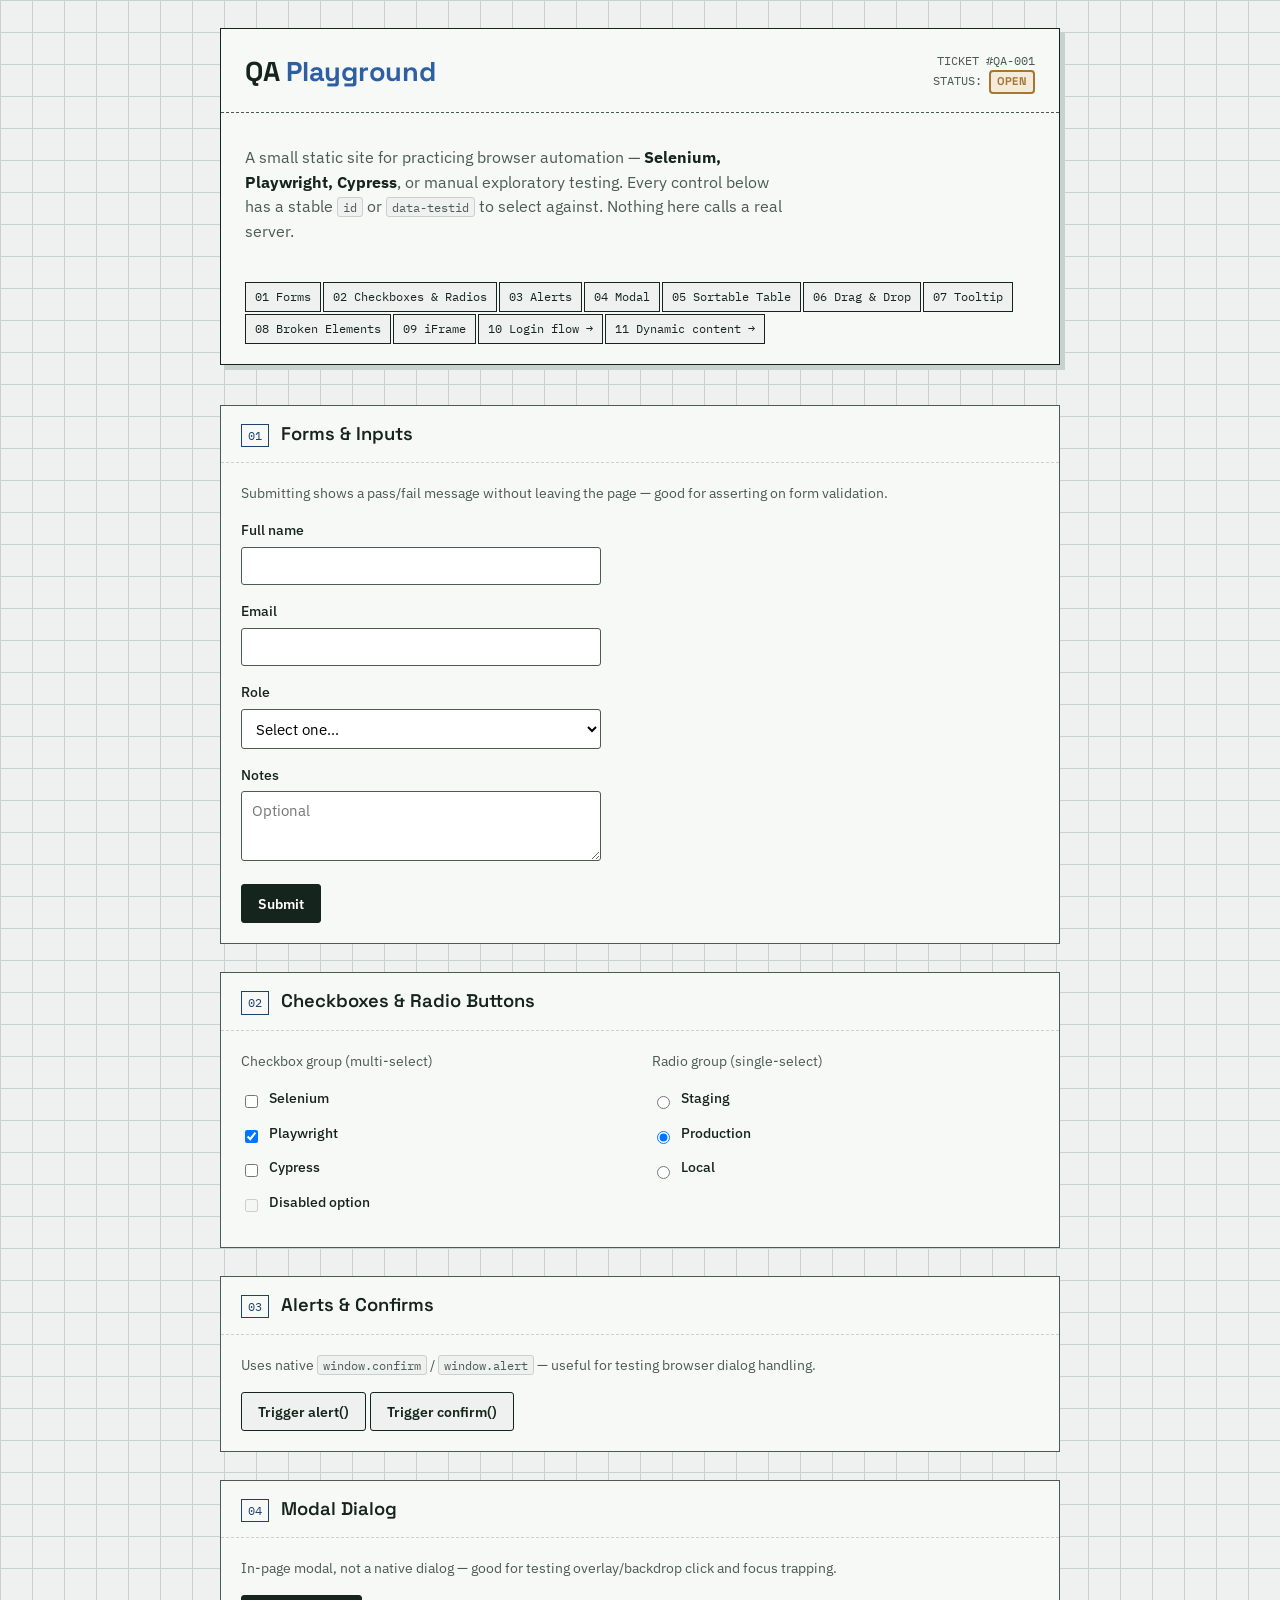
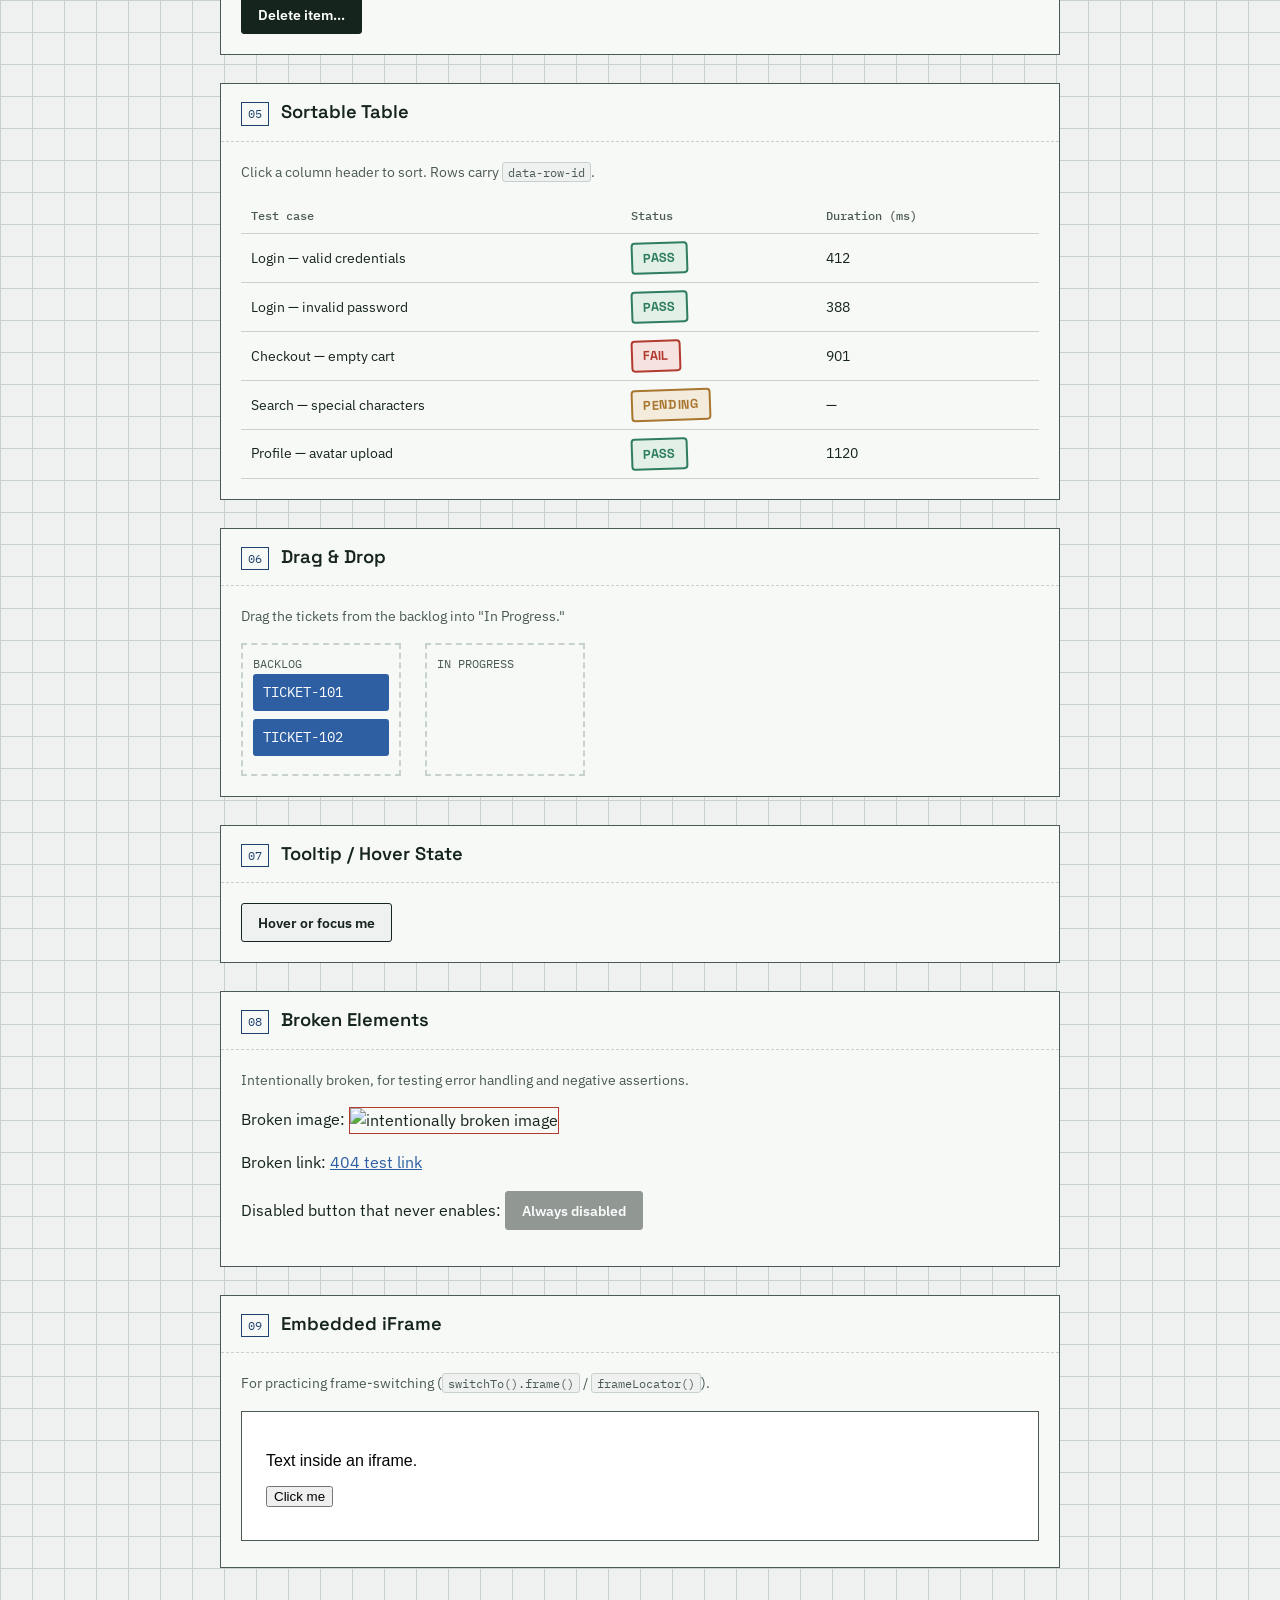
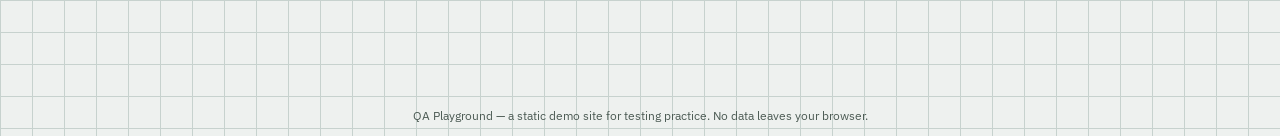
==== index.html @ df065f47 "New commit message" ====
<!DOCTYPE html>
<html lang="en">
<head>
<meta charset="UTF-8">
<meta name="viewport" content="width=device-width, initial-scale=1.0">
<title>QA Playground — Automation Practice Site</title>
<link rel="stylesheet" href="style.css">
</head>
<body>

<div class="wrap">

  <header class="ticket-header">
    <div class="ticket-header__top">
      <h1 class="ticket-header__brand">QA <span>Playground</span></h1>
      <div class="ticket-header__id">TICKET&nbsp;#QA-001<br>STATUS: <span class="stamp stamp--pending" style="transform:none;padding:1px 6px;font-size:0.7rem;">OPEN</span></div>
    </div>
    <p class="ticket-header__tagline">
      A small static site for practicing browser automation — <strong>Selenium, Playwright, Cypress</strong>,
      or manual exploratory testing. Every control below has a stable <code>id</code> or
      <code>data-testid</code> to select against. Nothing here calls a real server.
    </p>
    <nav class="testnav">
      <a href="#forms">01 Forms</a>
      <a href="#choices">02 Checkboxes &amp; Radios</a>
      <a href="#alerts">03 Alerts</a>
      <a href="#modal">04 Modal</a>
      <a href="#table">05 Sortable Table</a>
      <a href="#dnd">06 Drag &amp; Drop</a>
      <a href="#tooltip">07 Tooltip</a>
      <a href="#broken">08 Broken Elements</a>
      <a href="#frame">09 iFrame</a>
      <a href="login.html">10 Login flow →</a>
      <a href="dynamic.html">11 Dynamic content →</a>
    </nav>
  </header>

  <!-- 01 FORMS -->
  <section class="section" id="forms">
    <div class="section__head">
      <span class="section__num">01</span>
      <h2 class="section__title">Forms &amp; Inputs</h2>
    </div>
    <div class="section__body">
      <p class="section__note">Submitting shows a pass/fail message without leaving the page — good for asserting on form validation.</p>
      <form id="demo-form" novalidate>
        <div class="field">
          <label for="full-name">Full name</label>
          <input type="text" id="full-name" data-testid="input-fullname" required>
        </div>
        <div class="field">
          <label for="email">Email</label>
          <input type="email" id="email" data-testid="input-email" required>
        </div>
        <div class="field">
          <label for="role">Role</label>
          <select id="role" data-testid="select-role">
            <option value="">Select one…</option>
            <option value="qa">QA Engineer</option>
            <option value="dev">Developer</option>
            <option value="pm">Product Manager</option>
          </select>
        </div>
        <div class="field">
          <label for="notes">Notes</label>
          <textarea id="notes" data-testid="textarea-notes" placeholder="Optional"></textarea>
        </div>
        <button type="submit" id="submit-form" data-testid="btn-submit-form">Submit</button>
        <div class="alertbox" id="form-result" data-testid="form-result"></div>
      </form>
    </div>
  </section>

  <!-- 02 CHECKBOXES / RADIOS -->
  <section class="section" id="choices">
    <div class="section__head">
      <span class="section__num">02</span>
      <h2 class="section__title">Checkboxes &amp; Radio Buttons</h2>
    </div>
    <div class="section__body grid-2">
      <div>
        <p class="section__note">Checkbox group (multi-select)</p>
        <div class="checkrow"><input type="checkbox" id="chk-1" data-testid="chk-selenium"><label for="chk-1">Selenium</label></div>
        <div class="checkrow"><input type="checkbox" id="chk-2" data-testid="chk-playwright" checked><label for="chk-2">Playwright</label></div>
        <div class="checkrow"><input type="checkbox" id="chk-3" data-testid="chk-cypress"><label for="chk-3">Cypress</label></div>
        <div class="checkrow"><input type="checkbox" id="chk-disabled" data-testid="chk-disabled" disabled><label for="chk-disabled">Disabled option</label></div>
      </div>
      <div>
        <p class="section__note">Radio group (single-select)</p>
        <div class="radiorow"><input type="radio" name="env" id="rad-1" data-testid="radio-staging"><label for="rad-1">Staging</label></div>
        <div class="radiorow"><input type="radio" name="env" id="rad-2" data-testid="radio-prod" checked><label for="rad-2">Production</label></div>
        <div class="radiorow"><input type="radio" name="env" id="rad-3" data-testid="radio-local"><label for="rad-3">Local</label></div>
      </div>
    </div>
  </section>

  <!-- 03 ALERTS -->
  <section class="section" id="alerts">
    <div class="section__head">
      <span class="section__num">03</span>
      <h2 class="section__title">Alerts &amp; Confirms</h2>
    </div>
    <div class="section__body">
      <p class="section__note">Uses native <code>window.confirm</code> / <code>window.alert</code> — useful for testing browser dialog handling.</p>
      <button id="btn-alert" data-testid="btn-native-alert" class="secondary">Trigger alert()</button>
      <button id="btn-confirm" data-testid="btn-native-confirm" class="secondary">Trigger confirm()</button>
      <div class="alertbox" id="confirm-result" data-testid="confirm-result"></div>
    </div>
  </section>

  <!-- 04 MODAL -->
  <section class="section" id="modal">
    <div class="section__head">
      <span class="section__num">04</span>
      <h2 class="section__title">Modal Dialog</h2>
    </div>
    <div class="section__body">
      <p class="section__note">In-page modal, not a native dialog — good for testing overlay/backdrop click and focus trapping.</p>
      <button id="open-modal" data-testid="btn-open-modal">Delete item…</button>
    </div>
  </section>

  <!-- 05 TABLE -->
  <section class="section" id="table">
    <div class="section__head">
      <span class="section__num">05</span>
      <h2 class="section__title">Sortable Table</h2>
    </div>
    <div class="section__body">
      <p class="section__note">Click a column header to sort. Rows carry <code>data-row-id</code>.</p>
      <table id="results-table" data-testid="results-table">
        <thead>
          <tr>
            <th data-sort="name" data-testid="th-name">Test case <span class="arrow"></span></th>
            <th data-sort="status" data-testid="th-status">Status <span class="arrow"></span></th>
            <th data-sort="duration" data-testid="th-duration">Duration (ms) <span class="arrow"></span></th>
          </tr>
        </thead>
        <tbody id="table-body">
          <tr data-row-id="1"><td>Login — valid credentials</td><td><span class="stamp stamp--pass">PASS</span></td><td>412</td></tr>
          <tr data-row-id="2"><td>Login — invalid password</td><td><span class="stamp stamp--pass">PASS</span></td><td>388</td></tr>
          <tr data-row-id="3"><td>Checkout — empty cart</td><td><span class="stamp stamp--fail">FAIL</span></td><td>901</td></tr>
          <tr data-row-id="4"><td>Search — special characters</td><td><span class="stamp stamp--pending">PENDING</span></td><td>—</td></tr>
          <tr data-row-id="5"><td>Profile — avatar upload</td><td><span class="stamp stamp--pass">PASS</span></td><td>1120</td></tr>
        </tbody>
      </table>
    </div>
  </section>

  <!-- 06 DRAG AND DROP -->
  <section class="section" id="dnd">
    <div class="section__head">
      <span class="section__num">06</span>
      <h2 class="section__title">Drag &amp; Drop</h2>
    </div>
    <div class="section__body">
      <p class="section__note">Drag the tickets from the backlog into "In Progress."</p>
      <div class="dnd-row">
        <div class="dnd-zone" id="zone-backlog" data-testid="zone-backlog">
          BACKLOG
          <div class="drag-item" draggable="true" id="drag-1" data-testid="drag-item-1">TICKET-101</div>
          <div class="drag-item" draggable="true" id="drag-2" data-testid="drag-item-2">TICKET-102</div>
        </div>
        <div class="dnd-zone" id="zone-progress" data-testid="zone-in-progress">IN PROGRESS</div>
      </div>
    </div>
  </section>

  <!-- 07 TOOLTIP -->
  <section class="section" id="tooltip">
    <div class="section__head">
      <span class="section__num">07</span>
      <h2 class="section__title">Tooltip / Hover State</h2>
    </div>
    <div class="section__body">
      <span class="tooltip-wrap" tabindex="0" data-testid="tooltip-trigger">
        <button class="secondary">Hover or focus me</button>
        <span class="tooltip-bubble" data-testid="tooltip-bubble">Only visible on hover/focus</span>
      </span>
    </div>
  </section>

  <!-- 08 BROKEN ELEMENTS -->
  <section class="section" id="broken">
    <div class="section__head">
      <span class="section__num">08</span>
      <h2 class="section__title">Broken Elements</h2>
    </div>
    <div class="section__body">
      <p class="section__note">Intentionally broken, for testing error handling and negative assertions.</p>
      <p>
        Broken image:
        <img src="does-not-exist.png" alt="intentionally broken image" width="60" height="60" data-testid="broken-image" style="vertical-align:middle;border:1px solid var(--fail);">
      </p>
      <p>
        Broken link: <a href="/this-page-does-not-exist" data-testid="broken-link">404 test link</a>
      </p>
      <p>
        Disabled button that never enables: <button disabled data-testid="btn-always-disabled">Always disabled</button>
      </p>
    </div>
  </section>

  <!-- 09 IFRAME -->
  <section class="section" id="frame">
    <div class="section__head">
      <span class="section__num">09</span>
      <h2 class="section__title">Embedded iFrame</h2>
    </div>
    <div class="section__body">
      <p class="section__note">For practicing frame-switching (<code>switchTo().frame()</code> / <code>frameLocator()</code>).</p>
      <iframe class="demo-frame" data-testid="demo-iframe" srcdoc="<html><body style='font-family:sans-serif;padding:16px;'><p id='inner-text'>Text inside an iframe.</p><button id='inner-btn' onclick=&quot;document.getElementById('inner-text').textContent='Clicked inside the frame!'&quot;>Click me</button></body></html>"></iframe>
    </div>
  </section>

</div>

<!-- MODAL MARKUP -->
<div class="modal-backdrop" id="modal-backdrop" data-testid="modal-backdrop">
  <div class="modal" role="dialog" aria-modal="true" aria-labelledby="modal-title">
    <h3 id="modal-title">Delete this item?</h3>
    <p>This action can't be undone. This is a demo — nothing is actually deleted.</p>
    <div class="modal__actions">
      <button class="danger" id="modal-confirm" data-testid="modal-confirm">Delete</button>
      <button class="secondary" id="modal-cancel" data-testid="modal-cancel">Cancel</button>
    </div>
  </div>
</div>

<footer>QA Playground — a static demo site for testing practice. No data leaves your browser.</footer>

<script src="script.js"></script>
</body>
</html>
---- style.css ----
/* ============================================================
   QA PLAYGROUND — shared styles
   Theme: inspection ticket / engineering blueprint
   ============================================================ */

@import url('https://fonts.googleapis.com/css2?family=Space+Grotesk:wght@500;600;700&family=IBM+Plex+Sans:wght@400;500;600&family=IBM+Plex+Mono:wght@400;500&display=swap');

:root {
  --paper: #EEF1EF;
  --paper-line: #C7D2CE;
  --card: #F7F9F7;
  --ink: #16241E;
  --ink-soft: #4B5A53;
  --blue: #2E5FA3;
  --blue-dark: #1F416F;
  --pass: #2F7D5F;
  --pass-bg: #E2F0E8;
  --fail: #B23A2E;
  --fail-bg: #F6E3E0;
  --amber: #A9762F;
  --amber-bg: #F3EBDC;
  --radius: 3px;
  --focus: 3px solid #2E5FA3;
}

* { box-sizing: border-box; }

@media (prefers-reduced-motion: reduce) {
  * { animation-duration: 0.001ms !important; transition-duration: 0.001ms !important; }
}

html { scroll-behavior: smooth; }

body {
  margin: 0;
  font-family: 'IBM Plex Sans', system-ui, sans-serif;
  color: var(--ink);
  background:
    linear-gradient(var(--paper-line) 1px, transparent 1px) 0 0 / 100% 32px,
    linear-gradient(90deg, var(--paper-line) 1px, transparent 1px) 0 0 / 32px 100%,
    var(--paper);
  background-attachment: local;
  line-height: 1.55;
}

a { color: var(--blue); }
a:focus-visible, button:focus-visible, input:focus-visible,
select:focus-visible, textarea:focus-visible, [tabindex]:focus-visible {
  outline: var(--focus);
  outline-offset: 2px;
}

.wrap {
  max-width: 880px;
  margin: 0 auto;
  padding: 0 20px 80px;
}

/* ---- Header / ticket stub ---- */
.ticket-header {
  border: 1px solid var(--ink);
  background: var(--card);
  margin: 28px 0 40px;
  position: relative;
  box-shadow: 5px 5px 0 var(--paper-line);
}

.ticket-header__top {
  display: flex;
  justify-content: space-between;
  align-items: flex-start;
  gap: 16px;
  padding: 22px 24px 18px;
  border-bottom: 1px dashed var(--ink-soft);
}

.ticket-header__brand {
  font-family: 'Space Grotesk', sans-serif;
  font-weight: 700;
  font-size: 1.7rem;
  letter-spacing: -0.01em;
  margin: 0;
}

.ticket-header__brand span { color: var(--blue); }

.ticket-header__id {
  font-family: 'IBM Plex Mono', monospace;
  font-size: 0.78rem;
  color: var(--ink-soft);
  text-align: right;
  white-space: nowrap;
}

.ticket-header__tagline {
  padding: 16px 24px 22px;
  max-width: 60ch;
  color: var(--ink-soft);
}

.ticket-header__tagline strong { color: var(--ink); }

nav.testnav {
  display: flex;
  flex-wrap: wrap;
  gap: 2px;
  padding: 0 24px 20px;
}

nav.testnav a {
  font-family: 'IBM Plex Mono', monospace;
  font-size: 0.72rem;
  text-decoration: none;
  color: var(--ink);
  border: 1px solid var(--ink);
  padding: 5px 9px;
  background: var(--paper);
}

nav.testnav a:hover { background: var(--blue); color: #fff; border-color: var(--blue); }

/* ---- Sections as numbered tickets ---- */
.section {
  border: 1px solid var(--ink-soft);
  background: var(--card);
  margin-bottom: 28px;
  position: relative;
}

.section__head {
  display: flex;
  align-items: baseline;
  gap: 12px;
  padding: 14px 20px;
  border-bottom: 1px dashed var(--paper-line);
}

.section__num {
  font-family: 'IBM Plex Mono', monospace;
  font-size: 0.78rem;
  color: var(--blue-dark);
  border: 1px solid var(--blue-dark);
  padding: 1px 6px;
}

.section__title {
  font-family: 'Space Grotesk', sans-serif;
  font-weight: 600;
  font-size: 1.15rem;
  margin: 0;
}

.section__body { padding: 20px; }

.section__note {
  font-size: 0.85rem;
  color: var(--ink-soft);
  margin: 0 0 16px;
}

code, .tag {
  font-family: 'IBM Plex Mono', monospace;
  font-size: 0.78rem;
  background: var(--paper);
  border: 1px solid var(--paper-line);
  padding: 1px 5px;
  border-radius: var(--radius);
}

/* ---- Form controls ---- */
label { display: block; font-size: 0.88rem; font-weight: 500; margin-bottom: 5px; }

.field { margin-bottom: 16px; max-width: 360px; }

input[type="text"], input[type="password"], input[type="email"],
select, textarea {
  width: 100%;
  padding: 8px 10px;
  border: 1px solid var(--ink-soft);
  background: #fff;
  font-family: inherit;
  font-size: 0.95rem;
  border-radius: var(--radius);
}

textarea { resize: vertical; min-height: 70px; }

.checkrow, .radiorow {
  display: flex;
  align-items: center;
  gap: 8px;
  margin-bottom: 8px;
  font-size: 0.92rem;
}

.checkrow input, .radiorow input { width: auto; }

button, .btn {
  font-family: 'IBM Plex Sans', sans-serif;
  font-weight: 600;
  font-size: 0.9rem;
  padding: 9px 16px;
  border: 1px solid var(--ink);
  background: var(--ink);
  color: #fff;
  cursor: pointer;
  border-radius: var(--radius);
}

button.secondary, .btn.secondary {
  background: var(--paper);
  color: var(--ink);
}

button:disabled { opacity: 0.45; cursor: not-allowed; }

button.danger { background: var(--fail); border-color: var(--fail); }

/* ---- Stamps ---- */
.stamp {
  display: inline-block;
  font-family: 'Space Grotesk', sans-serif;
  font-weight: 700;
  font-size: 0.8rem;
  letter-spacing: 0.03em;
  padding: 4px 10px;
  border: 2px solid currentColor;
  border-radius: 4px;
  transform: rotate(-2deg);
}

.stamp--pass { color: var(--pass); background: var(--pass-bg); }
.stamp--fail { color: var(--fail); background: var(--fail-bg); }
.stamp--pending { color: var(--amber); background: var(--amber-bg); }

/* ---- Table ---- */
table { width: 100%; border-collapse: collapse; font-size: 0.9rem; }
th, td { text-align: left; padding: 8px 10px; border-bottom: 1px solid var(--paper-line); }
th { font-family: 'IBM Plex Mono', monospace; font-weight: 500; font-size: 0.75rem; color: var(--ink-soft); cursor: pointer; user-select: none; }
th:hover { color: var(--blue); }
th .arrow { font-size: 0.7rem; margin-left: 3px; }

/* ---- Alert / toast ---- */
.alertbox {
  border: 1px solid var(--ink-soft);
  background: var(--paper);
  padding: 12px 14px;
  margin-top: 14px;
  font-size: 0.88rem;
  display: none;
}
.alertbox.show { display: block; }
.alertbox.pass { border-color: var(--pass); background: var(--pass-bg); color: var(--pass); }
.alertbox.fail { border-color: var(--fail); background: var(--fail-bg); color: var(--fail); }

/* ---- Modal ---- */
.modal-backdrop {
  display: none;
  position: fixed; inset: 0;
  background: rgba(22, 36, 30, 0.55);
  align-items: center; justify-content: center;
  z-index: 50;
}
.modal-backdrop.show { display: flex; }
.modal {
  background: #fff;
  border: 1px solid var(--ink);
  max-width: 380px;
  width: 90%;
  padding: 22px;
  box-shadow: 6px 6px 0 var(--ink-soft);
}
.modal h3 { margin-top: 0; font-family: 'Space Grotesk', sans-serif; }
.modal__actions { display: flex; gap: 10px; margin-top: 18px; }

/* ---- Drag and drop ---- */
.dnd-row { display: flex; gap: 24px; flex-wrap: wrap; }
.dnd-zone {
  border: 2px dashed var(--paper-line);
  min-height: 110px;
  width: 160px;
  padding: 10px;
  font-family: 'IBM Plex Mono', monospace;
  font-size: 0.75rem;
  color: var(--ink-soft);
}
.dnd-zone.over { border-color: var(--blue); background: #E9EFF7; }
.drag-item {
  background: var(--blue);
  color: #fff;
  padding: 8px 10px;
  border-radius: var(--radius);
  cursor: grab;
  font-size: 0.85rem;
  margin-bottom: 8px;
}

/* ---- Tooltip ---- */
.tooltip-wrap { position: relative; display: inline-block; }
.tooltip-bubble {
  position: absolute;
  bottom: 130%;
  left: 50%;
  transform: translateX(-50%);
  background: var(--ink);
  color: #fff;
  font-size: 0.75rem;
  padding: 5px 9px;
  border-radius: var(--radius);
  white-space: nowrap;
  opacity: 0;
  pointer-events: none;
  transition: opacity 0.15s ease;
}
.tooltip-wrap:hover .tooltip-bubble,
.tooltip-wrap:focus-within .tooltip-bubble { opacity: 1; }

/* ---- Loading spinner ---- */
.spinner {
  width: 20px; height: 20px;
  border: 3px solid var(--paper-line);
  border-top-color: var(--blue);
  border-radius: 50%;
  animation: spin 0.8s linear infinite;
  display: inline-block;
  vertical-align: middle;
  margin-right: 8px;
}
@keyframes spin { to { transform: rotate(360deg); } }

/* ---- Frame box ---- */
iframe.demo-frame {
  width: 100%;
  height: 130px;
  border: 1px solid var(--ink-soft);
  background: #fff;
}

/* ---- Footer ---- */
footer {
  text-align: center;
  font-size: 0.78rem;
  color: var(--ink-soft);
  padding: 30px 0 10px;
}

/* ---- Utility ---- */
.grid-2 { display: grid; grid-template-columns: 1fr 1fr; gap: 24px; }
@media (max-width: 640px) { .grid-2 { grid-template-columns: 1fr; } }
.hidden { display: none; }
.mt { margin-top: 14px; }
.center-page {
  min-height: 100vh;
  display: flex;
  align-items: center;
  justify-content: center;
}
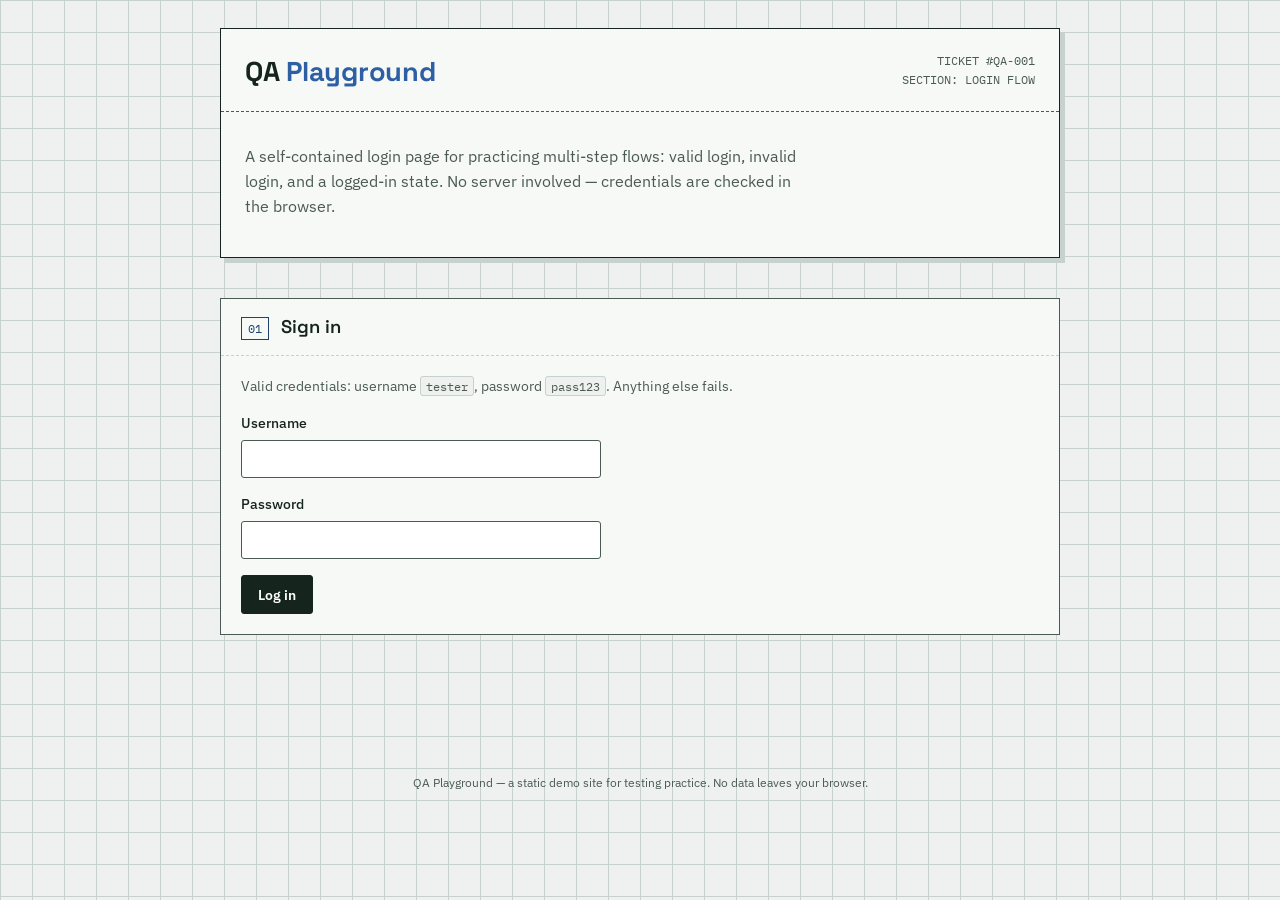
==== commit bb9293b7: "Only Login Changes" ====
--- a/index.html
+++ b/index.html
@@ -3,228 +3,64 @@
 <head>
 <meta charset="UTF-8">
 <meta name="viewport" content="width=device-width, initial-scale=1.0">
-<title>QA Playground — Automation Practice Site</title>
+<title>QA Playground — Login</title>
 <link rel="stylesheet" href="style.css">
 </head>
 <body>
 
 <div class="wrap">
-
   <header class="ticket-header">
     <div class="ticket-header__top">
       <h1 class="ticket-header__brand">QA <span>Playground</span></h1>
-      <div class="ticket-header__id">TICKET&nbsp;#QA-001<br>STATUS: <span class="stamp stamp--pending" style="transform:none;padding:1px 6px;font-size:0.7rem;">OPEN</span></div>
+      <div class="ticket-header__id">TICKET&nbsp;#QA-001<br>SECTION: LOGIN FLOW</div>
     </div>
     <p class="ticket-header__tagline">
-      A small static site for practicing browser automation — <strong>Selenium, Playwright, Cypress</strong>,
-      or manual exploratory testing. Every control below has a stable <code>id</code> or
-      <code>data-testid</code> to select against. Nothing here calls a real server.
+      A self-contained login page for practicing multi-step flows: valid login, invalid login,
+      and a logged-in state. No server involved — credentials are checked in the browser.
     </p>
-    <nav class="testnav">
-      <a href="#forms">01 Forms</a>
-      <a href="#choices">02 Checkboxes &amp; Radios</a>
-      <a href="#alerts">03 Alerts</a>
-      <a href="#modal">04 Modal</a>
-      <a href="#table">05 Sortable Table</a>
-      <a href="#dnd">06 Drag &amp; Drop</a>
-      <a href="#tooltip">07 Tooltip</a>
-      <a href="#broken">08 Broken Elements</a>
-      <a href="#frame">09 iFrame</a>
-      <a href="login.html">10 Login flow →</a>
-      <a href="dynamic.html">11 Dynamic content →</a>
-    </nav>
   </header>
 
-  <!-- 01 FORMS -->
-  <section class="section" id="forms">
+  <section class="section" id="login">
     <div class="section__head">
       <span class="section__num">01</span>
-      <h2 class="section__title">Forms &amp; Inputs</h2>
+      <h2 class="section__title">Sign in</h2>
     </div>
     <div class="section__body">
-      <p class="section__note">Submitting shows a pass/fail message without leaving the page — good for asserting on form validation.</p>
-      <form id="demo-form" novalidate>
+      <p class="section__note">
+        Valid credentials: username <code>tester</code>, password <code>pass123</code>.
+        Anything else fails.
+      </p>
+
+      <form id="login-form" novalidate>
         <div class="field">
-          <label for="full-name">Full name</label>
-          <input type="text" id="full-name" data-testid="input-fullname" required>
+          <label for="username">Username</label>
+          <input type="text" id="username" data-testid="input-username" autocomplete="username">
         </div>
         <div class="field">
-          <label for="email">Email</label>
-          <input type="email" id="email" data-testid="input-email" required>
+          <label for="password">Password</label>
+          <input type="password" id="password" data-testid="input-password" autocomplete="current-password">
         </div>
-        <div class="field">
-          <label for="role">Role</label>
-          <select id="role" data-testid="select-role">
-            <option value="">Select one…</option>
-            <option value="qa">QA Engineer</option>
-            <option value="dev">Developer</option>
-            <option value="pm">Product Manager</option>
-          </select>
-        </div>
-        <div class="field">
-          <label for="notes">Notes</label>
-          <textarea id="notes" data-testid="textarea-notes" placeholder="Optional"></textarea>
-        </div>
-        <button type="submit" id="submit-form" data-testid="btn-submit-form">Submit</button>
-        <div class="alertbox" id="form-result" data-testid="form-result"></div>
+        <button type="submit" id="login-submit" data-testid="btn-login">Log in</button>
       </form>
+
+      <div class="alertbox" id="login-error" data-testid="login-error"></div>
     </div>
   </section>
 
-  <!-- 02 CHECKBOXES / RADIOS -->
-  <section class="section" id="choices">
+  <section class="section hidden" id="secure-area" data-testid="secure-area">
     <div class="section__head">
-      <span class="section__num">02</span>
-      <h2 class="section__title">Checkboxes &amp; Radio Buttons</h2>
+      <span class="section__num">✓</span>
+      <h2 class="section__title">Secure Area</h2>
     </div>
-    <div class="section__body grid-2">
-      <div>
-        <p class="section__note">Checkbox group (multi-select)</p>
-        <div class="checkrow"><input type="checkbox" id="chk-1" data-testid="chk-selenium"><label for="chk-1">Selenium</label></div>
-        <div class="checkrow"><input type="checkbox" id="chk-2" data-testid="chk-playwright" checked><label for="chk-2">Playwright</label></div>
-        <div class="checkrow"><input type="checkbox" id="chk-3" data-testid="chk-cypress"><label for="chk-3">Cypress</label></div>
-        <div class="checkrow"><input type="checkbox" id="chk-disabled" data-testid="chk-disabled" disabled><label for="chk-disabled">Disabled option</label></div>
-      </div>
-      <div>
-        <p class="section__note">Radio group (single-select)</p>
-        <div class="radiorow"><input type="radio" name="env" id="rad-1" data-testid="radio-staging"><label for="rad-1">Staging</label></div>
-        <div class="radiorow"><input type="radio" name="env" id="rad-2" data-testid="radio-prod" checked><label for="rad-2">Production</label></div>
-        <div class="radiorow"><input type="radio" name="env" id="rad-3" data-testid="radio-local"><label for="rad-3">Local</label></div>
-      </div>
+    <div class="section__body">
+      <p>
+        <span class="stamp stamp--pass">LOGGED IN</span>
+        &nbsp; Welcome, <strong id="welcome-name" data-testid="welcome-name"></strong>.
+        This page is only reachable after a successful login.
+      </p>
+      <button class="secondary" id="logout-btn" data-testid="btn-logout">Log out</button>
     </div>
   </section>
-
-  <!-- 03 ALERTS -->
-  <section class="section" id="alerts">
-    <div class="section__head">
-      <span class="section__num">03</span>
-      <h2 class="section__title">Alerts &amp; Confirms</h2>
-    </div>
-    <div class="section__body">
-      <p class="section__note">Uses native <code>window.confirm</code> / <code>window.alert</code> — useful for testing browser dialog handling.</p>
-      <button id="btn-alert" data-testid="btn-native-alert" class="secondary">Trigger alert()</button>
-      <button id="btn-confirm" data-testid="btn-native-confirm" class="secondary">Trigger confirm()</button>
-      <div class="alertbox" id="confirm-result" data-testid="confirm-result"></div>
-    </div>
-  </section>
-
-  <!-- 04 MODAL -->
-  <section class="section" id="modal">
-    <div class="section__head">
-      <span class="section__num">04</span>
-      <h2 class="section__title">Modal Dialog</h2>
-    </div>
-    <div class="section__body">
-      <p class="section__note">In-page modal, not a native dialog — good for testing overlay/backdrop click and focus trapping.</p>
-      <button id="open-modal" data-testid="btn-open-modal">Delete item…</button>
-    </div>
-  </section>
-
-  <!-- 05 TABLE -->
-  <section class="section" id="table">
-    <div class="section__head">
-      <span class="section__num">05</span>
-      <h2 class="section__title">Sortable Table</h2>
-    </div>
-    <div class="section__body">
-      <p class="section__note">Click a column header to sort. Rows carry <code>data-row-id</code>.</p>
-      <table id="results-table" data-testid="results-table">
-        <thead>
-          <tr>
-            <th data-sort="name" data-testid="th-name">Test case <span class="arrow"></span></th>
-            <th data-sort="status" data-testid="th-status">Status <span class="arrow"></span></th>
-            <th data-sort="duration" data-testid="th-duration">Duration (ms) <span class="arrow"></span></th>
-          </tr>
-        </thead>
-        <tbody id="table-body">
-          <tr data-row-id="1"><td>Login — valid credentials</td><td><span class="stamp stamp--pass">PASS</span></td><td>412</td></tr>
-          <tr data-row-id="2"><td>Login — invalid password</td><td><span class="stamp stamp--pass">PASS</span></td><td>388</td></tr>
-          <tr data-row-id="3"><td>Checkout — empty cart</td><td><span class="stamp stamp--fail">FAIL</span></td><td>901</td></tr>
-          <tr data-row-id="4"><td>Search — special characters</td><td><span class="stamp stamp--pending">PENDING</span></td><td>—</td></tr>
-          <tr data-row-id="5"><td>Profile — avatar upload</td><td><span class="stamp stamp--pass">PASS</span></td><td>1120</td></tr>
-        </tbody>
-      </table>
-    </div>
-  </section>
-
-  <!-- 06 DRAG AND DROP -->
-  <section class="section" id="dnd">
-    <div class="section__head">
-      <span class="section__num">06</span>
-      <h2 class="section__title">Drag &amp; Drop</h2>
-    </div>
-    <div class="section__body">
-      <p class="section__note">Drag the tickets from the backlog into "In Progress."</p>
-      <div class="dnd-row">
-        <div class="dnd-zone" id="zone-backlog" data-testid="zone-backlog">
-          BACKLOG
-          <div class="drag-item" draggable="true" id="drag-1" data-testid="drag-item-1">TICKET-101</div>
-          <div class="drag-item" draggable="true" id="drag-2" data-testid="drag-item-2">TICKET-102</div>
-        </div>
-        <div class="dnd-zone" id="zone-progress" data-testid="zone-in-progress">IN PROGRESS</div>
-      </div>
-    </div>
-  </section>
-
-  <!-- 07 TOOLTIP -->
-  <section class="section" id="tooltip">
-    <div class="section__head">
-      <span class="section__num">07</span>
-      <h2 class="section__title">Tooltip / Hover State</h2>
-    </div>
-    <div class="section__body">
-      <span class="tooltip-wrap" tabindex="0" data-testid="tooltip-trigger">
-        <button class="secondary">Hover or focus me</button>
-        <span class="tooltip-bubble" data-testid="tooltip-bubble">Only visible on hover/focus</span>
-      </span>
-    </div>
-  </section>
-
-  <!-- 08 BROKEN ELEMENTS -->
-  <section class="section" id="broken">
-    <div class="section__head">
-      <span class="section__num">08</span>
-      <h2 class="section__title">Broken Elements</h2>
-    </div>
-    <div class="section__body">
-      <p class="section__note">Intentionally broken, for testing error handling and negative assertions.</p>
-      <p>
-        Broken image:
-        <img src="does-not-exist.png" alt="intentionally broken image" width="60" height="60" data-testid="broken-image" style="vertical-align:middle;border:1px solid var(--fail);">
-      </p>
-      <p>
-        Broken link: <a href="/this-page-does-not-exist" data-testid="broken-link">404 test link</a>
-      </p>
-      <p>
-        Disabled button that never enables: <button disabled data-testid="btn-always-disabled">Always disabled</button>
-      </p>
-    </div>
-  </section>
-
-  <!-- 09 IFRAME -->
-  <section class="section" id="frame">
-    <div class="section__head">
-      <span class="section__num">09</span>
-      <h2 class="section__title">Embedded iFrame</h2>
-    </div>
-    <div class="section__body">
-      <p class="section__note">For practicing frame-switching (<code>switchTo().frame()</code> / <code>frameLocator()</code>).</p>
-      <iframe class="demo-frame" data-testid="demo-iframe" srcdoc="<html><body style='font-family:sans-serif;padding:16px;'><p id='inner-text'>Text inside an iframe.</p><button id='inner-btn' onclick=&quot;document.getElementById('inner-text').textContent='Clicked inside the frame!'&quot;>Click me</button></body></html>"></iframe>
-    </div>
-  </section>
-
-</div>
-
-<!-- MODAL MARKUP -->
-<div class="modal-backdrop" id="modal-backdrop" data-testid="modal-backdrop">
-  <div class="modal" role="dialog" aria-modal="true" aria-labelledby="modal-title">
-    <h3 id="modal-title">Delete this item?</h3>
-    <p>This action can't be undone. This is a demo — nothing is actually deleted.</p>
-    <div class="modal__actions">
-      <button class="danger" id="modal-confirm" data-testid="modal-confirm">Delete</button>
-      <button class="secondary" id="modal-cancel" data-testid="modal-cancel">Cancel</button>
-    </div>
-  </div>
 </div>
 
 <footer>QA Playground — a static demo site for testing practice. No data leaves your browser.</footer>
--- a/style.css
+++ b/style.css
@@ -1,5 +1,5 @@
 /* ============================================================
-   QA PLAYGROUND — shared styles
+   QA PLAYGROUND — Login Page Styles
    Theme: inspection ticket / engineering blueprint
    ============================================================ */
 
@@ -45,7 +45,7 @@
 
 a { color: var(--blue); }
 a:focus-visible, button:focus-visible, input:focus-visible,
-select:focus-visible, textarea:focus-visible, [tabindex]:focus-visible {
+[tabindex]:focus-visible {
   outline: var(--focus);
   outline-offset: 2px;
 }
@@ -100,25 +100,6 @@
 
 .ticket-header__tagline strong { color: var(--ink); }
 
-nav.testnav {
-  display: flex;
-  flex-wrap: wrap;
-  gap: 2px;
-  padding: 0 24px 20px;
-}
-
-nav.testnav a {
-  font-family: 'IBM Plex Mono', monospace;
-  font-size: 0.72rem;
-  text-decoration: none;
-  color: var(--ink);
-  border: 1px solid var(--ink);
-  padding: 5px 9px;
-  background: var(--paper);
-}
-
-nav.testnav a:hover { background: var(--blue); color: #fff; border-color: var(--blue); }
-
 /* ---- Sections as numbered tickets ---- */
 .section {
   border: 1px solid var(--ink-soft);
@@ -172,8 +153,7 @@
 
 .field { margin-bottom: 16px; max-width: 360px; }
 
-input[type="text"], input[type="password"], input[type="email"],
-select, textarea {
+input[type="text"], input[type="password"] {
   width: 100%;
   padding: 8px 10px;
   border: 1px solid var(--ink-soft);
@@ -182,18 +162,6 @@
   font-size: 0.95rem;
   border-radius: var(--radius);
 }
-
-textarea { resize: vertical; min-height: 70px; }
-
-.checkrow, .radiorow {
-  display: flex;
-  align-items: center;
-  gap: 8px;
-  margin-bottom: 8px;
-  font-size: 0.92rem;
-}
-
-.checkrow input, .radiorow input { width: auto; }
 
 button, .btn {
   font-family: 'IBM Plex Sans', sans-serif;
@@ -213,8 +181,6 @@
 }
 
 button:disabled { opacity: 0.45; cursor: not-allowed; }
-
-button.danger { background: var(--fail); border-color: var(--fail); }
 
 /* ---- Stamps ---- */
 .stamp {
@@ -233,13 +199,6 @@
 .stamp--fail { color: var(--fail); background: var(--fail-bg); }
 .stamp--pending { color: var(--amber); background: var(--amber-bg); }
 
-/* ---- Table ---- */
-table { width: 100%; border-collapse: collapse; font-size: 0.9rem; }
-th, td { text-align: left; padding: 8px 10px; border-bottom: 1px solid var(--paper-line); }
-th { font-family: 'IBM Plex Mono', monospace; font-weight: 500; font-size: 0.75rem; color: var(--ink-soft); cursor: pointer; user-select: none; }
-th:hover { color: var(--blue); }
-th .arrow { font-size: 0.7rem; margin-left: 3px; }
-
 /* ---- Alert / toast ---- */
 .alertbox {
   border: 1px solid var(--ink-soft);
@@ -253,89 +212,6 @@
 .alertbox.pass { border-color: var(--pass); background: var(--pass-bg); color: var(--pass); }
 .alertbox.fail { border-color: var(--fail); background: var(--fail-bg); color: var(--fail); }
 
-/* ---- Modal ---- */
-.modal-backdrop {
-  display: none;
-  position: fixed; inset: 0;
-  background: rgba(22, 36, 30, 0.55);
-  align-items: center; justify-content: center;
-  z-index: 50;
-}
-.modal-backdrop.show { display: flex; }
-.modal {
-  background: #fff;
-  border: 1px solid var(--ink);
-  max-width: 380px;
-  width: 90%;
-  padding: 22px;
-  box-shadow: 6px 6px 0 var(--ink-soft);
-}
-.modal h3 { margin-top: 0; font-family: 'Space Grotesk', sans-serif; }
-.modal__actions { display: flex; gap: 10px; margin-top: 18px; }
-
-/* ---- Drag and drop ---- */
-.dnd-row { display: flex; gap: 24px; flex-wrap: wrap; }
-.dnd-zone {
-  border: 2px dashed var(--paper-line);
-  min-height: 110px;
-  width: 160px;
-  padding: 10px;
-  font-family: 'IBM Plex Mono', monospace;
-  font-size: 0.75rem;
-  color: var(--ink-soft);
-}
-.dnd-zone.over { border-color: var(--blue); background: #E9EFF7; }
-.drag-item {
-  background: var(--blue);
-  color: #fff;
-  padding: 8px 10px;
-  border-radius: var(--radius);
-  cursor: grab;
-  font-size: 0.85rem;
-  margin-bottom: 8px;
-}
-
-/* ---- Tooltip ---- */
-.tooltip-wrap { position: relative; display: inline-block; }
-.tooltip-bubble {
-  position: absolute;
-  bottom: 130%;
-  left: 50%;
-  transform: translateX(-50%);
-  background: var(--ink);
-  color: #fff;
-  font-size: 0.75rem;
-  padding: 5px 9px;
-  border-radius: var(--radius);
-  white-space: nowrap;
-  opacity: 0;
-  pointer-events: none;
-  transition: opacity 0.15s ease;
-}
-.tooltip-wrap:hover .tooltip-bubble,
-.tooltip-wrap:focus-within .tooltip-bubble { opacity: 1; }
-
-/* ---- Loading spinner ---- */
-.spinner {
-  width: 20px; height: 20px;
-  border: 3px solid var(--paper-line);
-  border-top-color: var(--blue);
-  border-radius: 50%;
-  animation: spin 0.8s linear infinite;
-  display: inline-block;
-  vertical-align: middle;
-  margin-right: 8px;
-}
-@keyframes spin { to { transform: rotate(360deg); } }
-
-/* ---- Frame box ---- */
-iframe.demo-frame {
-  width: 100%;
-  height: 130px;
-  border: 1px solid var(--ink-soft);
-  background: #fff;
-}
-
 /* ---- Footer ---- */
 footer {
   text-align: center;
@@ -345,8 +221,6 @@
 }
 
 /* ---- Utility ---- */
-.grid-2 { display: grid; grid-template-columns: 1fr 1fr; gap: 24px; }
-@media (max-width: 640px) { .grid-2 { grid-template-columns: 1fr; } }
 .hidden { display: none; }
 .mt { margin-top: 14px; }
 .center-page {
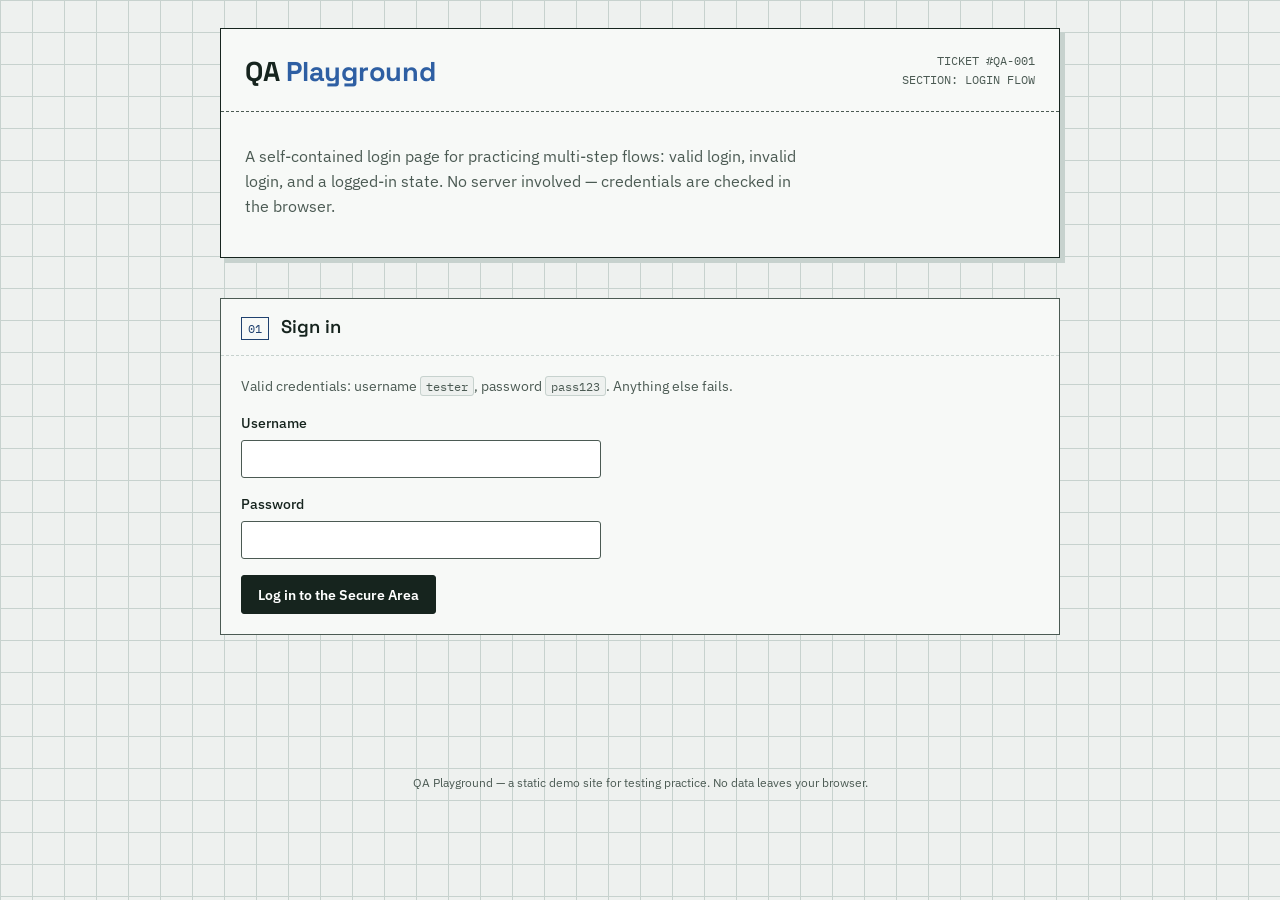
==== commit 9931ae15: "Login Button Text Change" ====
--- a/index.html
+++ b/index.html
@@ -40,7 +40,7 @@
           <label for="password">Password</label>
           <input type="password" id="password" data-testid="input-password" autocomplete="current-password">
         </div>
-        <button type="submit" id="login-submit" data-testid="btn-login">Log in</button>
+        <button type="submit" id="login-submit" data-testid="btn-login">Log in to the Secure Area</button>
       </form>
 
       <div class="alertbox" id="login-error" data-testid="login-error"></div>
@@ -58,7 +58,7 @@
         &nbsp; Welcome, <strong id="welcome-name" data-testid="welcome-name"></strong>.
         This page is only reachable after a successful login.
       </p>
-      <button class="secondary" id="logout-btn" data-testid="btn-logout">Log out</button>
+      <button class="secondary" id="logout-btn" data-testid="btn-logout">Log out bye!</button>
     </div>
   </section>
 </div>
